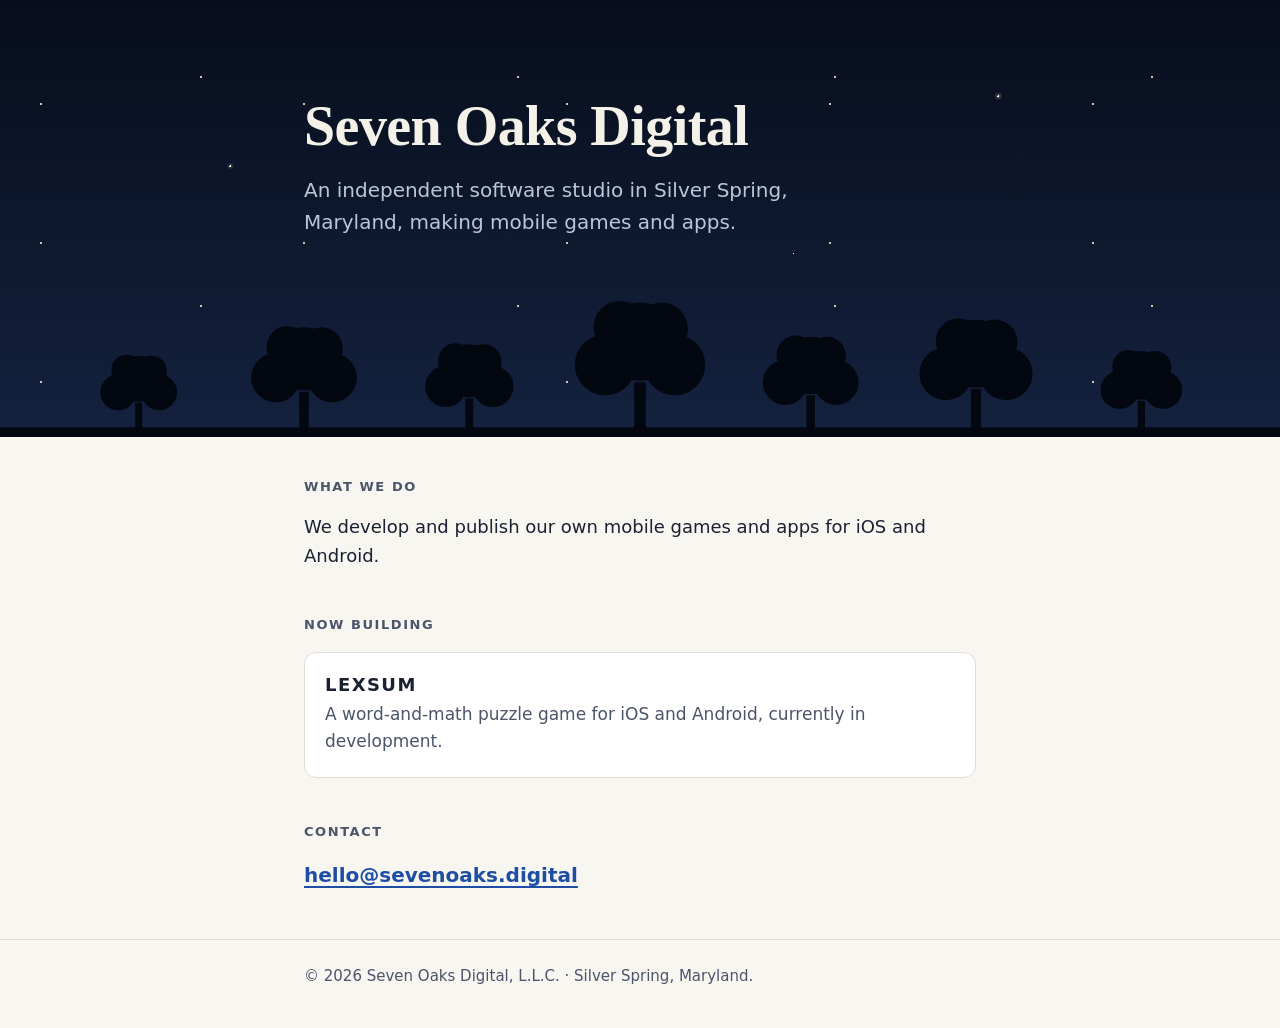
==== index.html @ a23cbcff "Add sevenoaks.digital company page Single static page for GitHub Pages: legal name, location, what t" ====
<!doctype html>
<html lang="en">
<head>
  <meta charset="utf-8">
  <meta name="viewport" content="width=device-width, initial-scale=1">
  <title>Seven Oaks Digital</title>
  <meta name="description" content="Seven Oaks Digital is an independent software studio in Silver Spring, Maryland, developing and publishing mobile games and apps for iOS and Android.">
  <meta name="color-scheme" content="light dark">
  <meta name="theme-color" content="#0b1426">
  <link rel="icon" href="favicon.svg" type="image/svg+xml">
  <link rel="canonical" href="https://sevenoaks.digital/">
  <style>
    :root {
      --sky-top: #070d1c;
      --sky-bottom: #14223f;
      --sky-text: #f4f1e8;
      --sky-muted: #bcc6da;
      --star: #f4e7c3;
      --silhouette: #03070f;

      --bg: #f8f6f1;
      --surface: #ffffff;
      --border: #e2ddd2;
      --text: #1a2130;
      --muted: #4b5468;
      --link: #1d4ea3;
    }

    @media (prefers-color-scheme: dark) {
      :root {
        --bg: #0e1628;
        --surface: #142038;
        --border: #24324f;
        --text: #e8ebf2;
        --muted: #a9b3c6;
        --link: #9fc2ff;
      }
    }

    *, *::before, *::after { box-sizing: border-box; }

    html { -webkit-text-size-adjust: 100%; }

    body {
      margin: 0;
      background: var(--bg);
      color: var(--text);
      font-family: ui-sans-serif, system-ui, -apple-system, "Segoe UI", Roboto, "Helvetica Neue", Arial, sans-serif;
      font-size: 1.0625rem;
      line-height: 1.6;
    }

    .wrap {
      max-width: 44rem;
      margin: 0 auto;
      padding: 0 16px;
    }

    /* ---------- Night-sky header ---------- */
    .sky {
      position: relative;
      color: var(--sky-text);
      background: linear-gradient(180deg, var(--sky-top) 0%, var(--sky-bottom) 100%);
      overflow: hidden;
    }

    .sky::before {
      content: "";
      position: absolute;
      inset: 0;
      pointer-events: none;
      opacity: 0.85;
      background-image:
        radial-gradient(1px 1px at 12px 18px, var(--star) 50%, transparent 51%),
        radial-gradient(1px 1px at 83px 61px, var(--star) 50%, transparent 51%),
        radial-gradient(1.5px 1.5px at 41px 104px, var(--star) 50%, transparent 51%),
        radial-gradient(1px 1px at 137px 33px, var(--star) 50%, transparent 51%),
        radial-gradient(1px 1px at 168px 121px, var(--star) 50%, transparent 51%),
        radial-gradient(1.5px 1.5px at 201px 77px, var(--star) 50%, transparent 51%);
      background-size: 223px 151px, 197px 173px, 263px 139px, 241px 211px, 281px 163px, 317px 229px;
    }

    .sky::after {
      /* a few brighter stars with a soft glow */
      content: "";
      position: absolute;
      inset: 0;
      pointer-events: none;
      background-image:
        radial-gradient(2px 2px at 78% 22%, #fff8e1 50%, transparent 51%),
        radial-gradient(6px 6px at 78% 22%, rgba(255, 240, 200, 0.35), transparent 70%),
        radial-gradient(2px 2px at 18% 38%, #fff8e1 50%, transparent 51%),
        radial-gradient(5px 5px at 18% 38%, rgba(255, 240, 200, 0.3), transparent 70%),
        radial-gradient(1.5px 1.5px at 62% 58%, #fff8e1 50%, transparent 51%);
    }

    .sky-inner {
      position: relative;
      z-index: 1;
      padding-top: clamp(3rem, 10vw, 6rem);
      padding-bottom: clamp(1.5rem, 4vw, 2.5rem);
    }

    .wordmark {
      margin: 0;
      font-family: ui-serif, "Iowan Old Style", "Palatino Linotype", Palatino, Georgia, serif;
      font-weight: 600;
      font-size: clamp(2.25rem, 8vw, 3.5rem);
      line-height: 1.1;
      letter-spacing: -0.01em;
    }

    .tagline {
      margin: 1rem 0 0;
      max-width: 34rem;
      font-size: clamp(1.0625rem, 2.6vw, 1.25rem);
      color: var(--sky-muted);
    }

    .treeline {
      position: relative;
      z-index: 1;
      display: block;
      width: 100%;
      height: auto;
      color: var(--silhouette);
      margin-bottom: -1px;
    }

    /* ---------- Main content ---------- */
    main.wrap { padding-top: 2.5rem; padding-bottom: 3rem; }

    section + section { margin-top: 2.75rem; }

    h2 {
      margin: 0 0 1rem;
      font-size: 0.8125rem;
      font-weight: 600;
      letter-spacing: 0.12em;
      text-transform: uppercase;
      color: var(--muted);
    }

    h3 {
      margin: 0 0 0.25rem;
      font-size: 1.125rem;
      line-height: 1.35;
    }

    p { margin: 0; }

    .lead { font-size: 1.125rem; }

    .card {
      background: var(--surface);
      border: 1px solid var(--border);
      border-radius: 12px;
      padding: 1.25rem 1.25rem 1.375rem;
    }

    .card p { color: var(--muted); }

    .product-name { letter-spacing: 0.08em; }

    a {
      color: var(--link);
      text-underline-offset: 0.18em;
    }

    a:hover { text-decoration-thickness: 2px; }

    a:focus-visible {
      outline: 2px solid var(--link);
      outline-offset: 3px;
      border-radius: 3px;
    }

    .contact-email {
      font-size: 1.25rem;
      font-weight: 600;
      word-break: break-word;
    }

    footer {
      border-top: 1px solid var(--border);
      padding: 1.5rem 0 2.5rem;
      color: var(--muted);
      font-size: 0.9375rem;
    }
  </style>
</head>
<body>
  <header class="sky">
    <div class="wrap sky-inner">
      <h1 class="wordmark">Seven Oaks Digital</h1>
      <p class="tagline">An independent software studio in Silver Spring, Maryland, making mobile games and apps.</p>
    </div>
    <svg class="treeline" viewBox="0 0 1200 150" preserveAspectRatio="xMidYMax meet" aria-hidden="true" focusable="false">
      <defs>
        <g id="oak">
          <rect x="-4" y="-34" width="8" height="34" />
          <circle cx="0" cy="-62" r="27" />
          <circle cx="-24" cy="-46" r="21" />
          <circle cx="24" cy="-46" r="21" />
          <circle cx="-14" cy="-72" r="18" />
          <circle cx="15" cy="-71" r="18" />
        </g>
      </defs>
      <g fill="currentColor">
        <use href="#oak" transform="translate(130 144) scale(0.8)" />
        <use href="#oak" transform="translate(285 144) scale(1.1)" />
        <use href="#oak" transform="translate(440 144) scale(0.92)" />
        <use href="#oak" transform="translate(600 144) scale(1.36)" />
        <use href="#oak" transform="translate(760 144) scale(1)" />
        <use href="#oak" transform="translate(915 144) scale(1.18)" />
        <use href="#oak" transform="translate(1070 144) scale(0.85)" />
        <rect x="0" y="140" width="1200" height="10" />
      </g>
    </svg>
  </header>

  <main class="wrap">
    <section aria-labelledby="what-we-do">
      <h2 id="what-we-do">What we do</h2>
      <p class="lead">We develop and publish our own mobile games and apps for iOS and Android.</p>
    </section>

    <section aria-labelledby="now-building">
      <h2 id="now-building">Now building</h2>
      <article class="card">
        <h3 class="product-name">LEXSUM</h3>
        <p>A word-and-math puzzle game for iOS and Android, currently in development.</p>
      </article>
    </section>

    <section aria-labelledby="contact">
      <h2 id="contact">Contact</h2>
      <p><a class="contact-email" href="mailto:hello@sevenoaks.digital">hello@sevenoaks.digital</a></p>
    </section>
  </main>

  <footer>
    <div class="wrap">
      <p>© 2026 Seven Oaks Digital, L.L.C. · Silver Spring, Maryland.</p>
    </div>
  </footer>
</body>
</html>
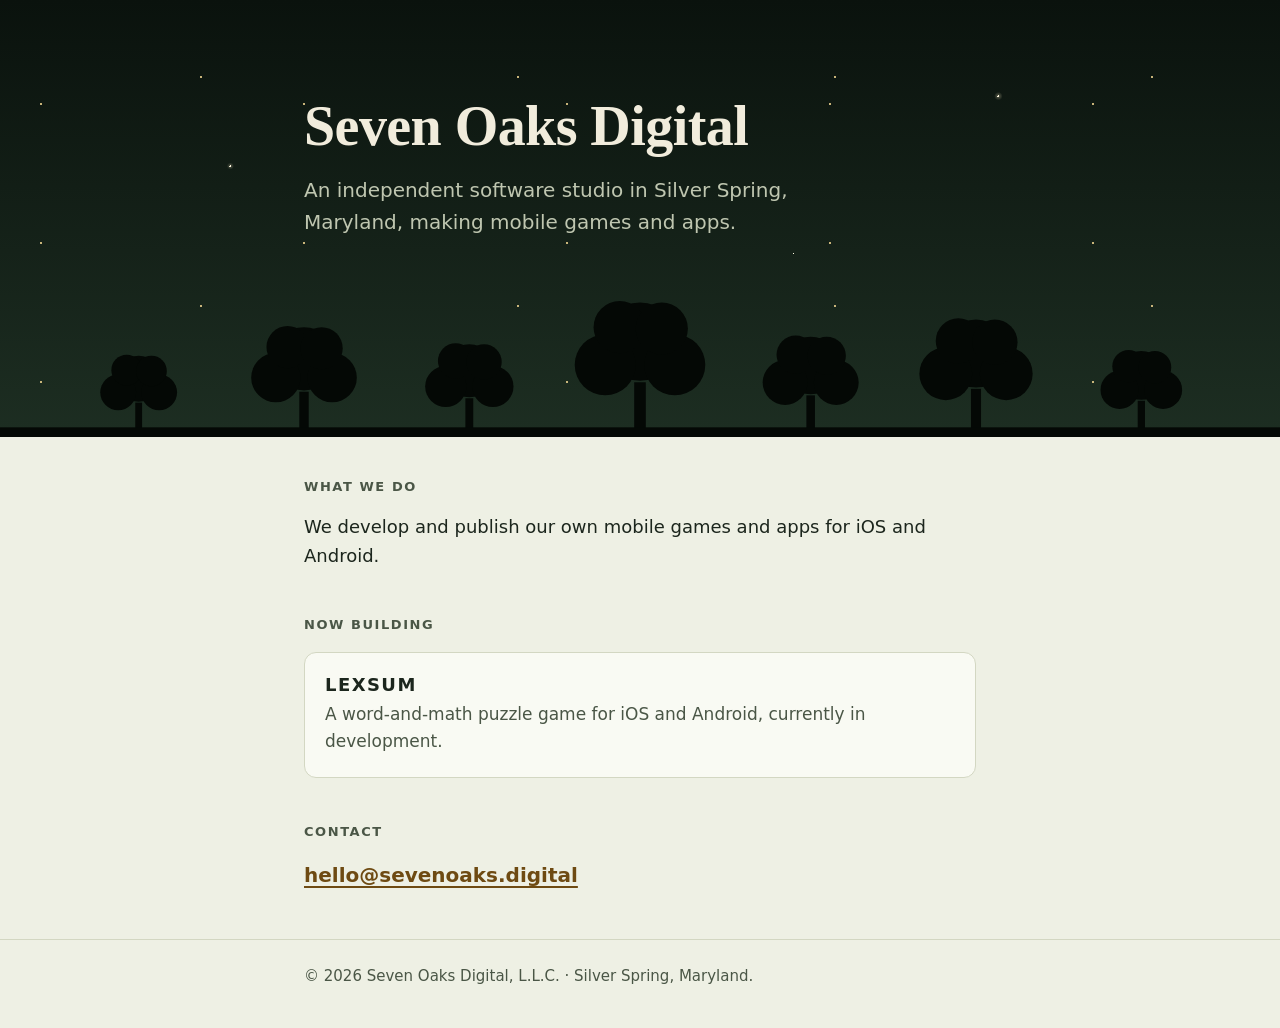
==== commit a7254c01: "Switch to oak palette, oak favicon, and drop consulting Forest-night header, moss and lichen backgro" ====
--- a/index.html
+++ b/index.html
@@ -6,34 +6,35 @@
   <title>Seven Oaks Digital</title>
   <meta name="description" content="Seven Oaks Digital is an independent software studio in Silver Spring, Maryland, developing and publishing mobile games and apps for iOS and Android.">
   <meta name="color-scheme" content="light dark">
-  <meta name="theme-color" content="#0b1426">
+  <meta name="theme-color" content="#0a120d">
   <link rel="icon" href="favicon.svg" type="image/svg+xml">
   <link rel="canonical" href="https://sevenoaks.digital/">
   <style>
     :root {
-      --sky-top: #070d1c;
-      --sky-bottom: #14223f;
-      --sky-text: #f4f1e8;
-      --sky-muted: #bcc6da;
-      --star: #f4e7c3;
-      --silhouette: #03070f;
-
-      --bg: #f8f6f1;
-      --surface: #ffffff;
-      --border: #e2ddd2;
-      --text: #1a2130;
-      --muted: #4b5468;
-      --link: #1d4ea3;
+      /* Oak palette: forest night, bark, moss and acorn gold */
+      --sky-top: #0a120d;
+      --sky-bottom: #1d2e22;
+      --sky-text: #f1ecdc;
+      --sky-muted: #bfc6b0;
+      --star: #e9cf8c;
+      --silhouette: #040805;
+
+      --bg: #eef0e4;
+      --surface: #f9faf3;
+      --border: #d3d7c2;
+      --text: #1c261d;
+      --muted: #4a5646;
+      --link: #6e4a12;
     }
 
     @media (prefers-color-scheme: dark) {
       :root {
-        --bg: #0e1628;
-        --surface: #142038;
-        --border: #24324f;
-        --text: #e8ebf2;
-        --muted: #a9b3c6;
-        --link: #9fc2ff;
+        --bg: #111a14;
+        --surface: #19261d;
+        --border: #2c3e30;
+        --text: #ebe9dd;
+        --muted: #b0b8a3;
+        --link: #e3c47c;
       }
     }
 
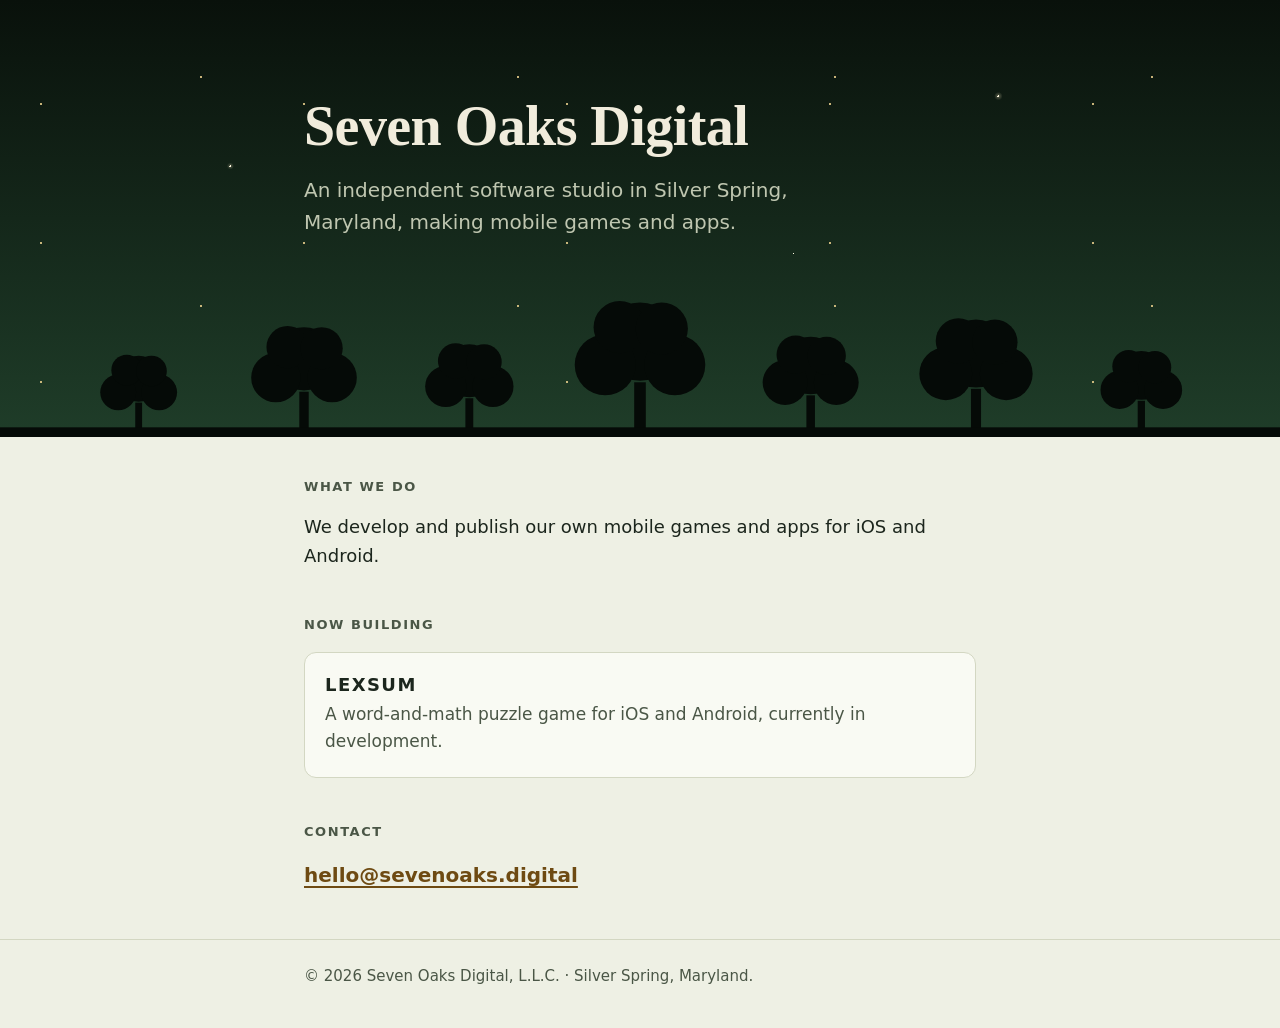
==== commit 93853a7c: "Match page greens to the favicon tile Header sky now fades to the favicon's #1f3d29, and dark-mode b" ====
--- a/index.html
+++ b/index.html
@@ -6,18 +6,18 @@
   <title>Seven Oaks Digital</title>
   <meta name="description" content="Seven Oaks Digital is an independent software studio in Silver Spring, Maryland, developing and publishing mobile games and apps for iOS and Android.">
   <meta name="color-scheme" content="light dark">
-  <meta name="theme-color" content="#0a120d">
+  <meta name="theme-color" content="#09110b">
   <link rel="icon" href="favicon.svg" type="image/svg+xml">
   <link rel="canonical" href="https://sevenoaks.digital/">
   <style>
     :root {
       /* Oak palette: forest night, bark, moss and acorn gold */
-      --sky-top: #0a120d;
-      --sky-bottom: #1d2e22;
+      --sky-top: #09110b;
+      --sky-bottom: #1f3d29;
       --sky-text: #f1ecdc;
       --sky-muted: #bfc6b0;
       --star: #e9cf8c;
-      --silhouette: #040805;
+      --silhouette: #050a07;
 
       --bg: #eef0e4;
       --surface: #f9faf3;
@@ -29,9 +29,9 @@
 
     @media (prefers-color-scheme: dark) {
       :root {
-        --bg: #111a14;
-        --surface: #19261d;
-        --border: #2c3e30;
+        --bg: #0f1f14;
+        --surface: #162c1e;
+        --border: #244730;
         --text: #ebe9dd;
         --muted: #b0b8a3;
         --link: #e3c47c;
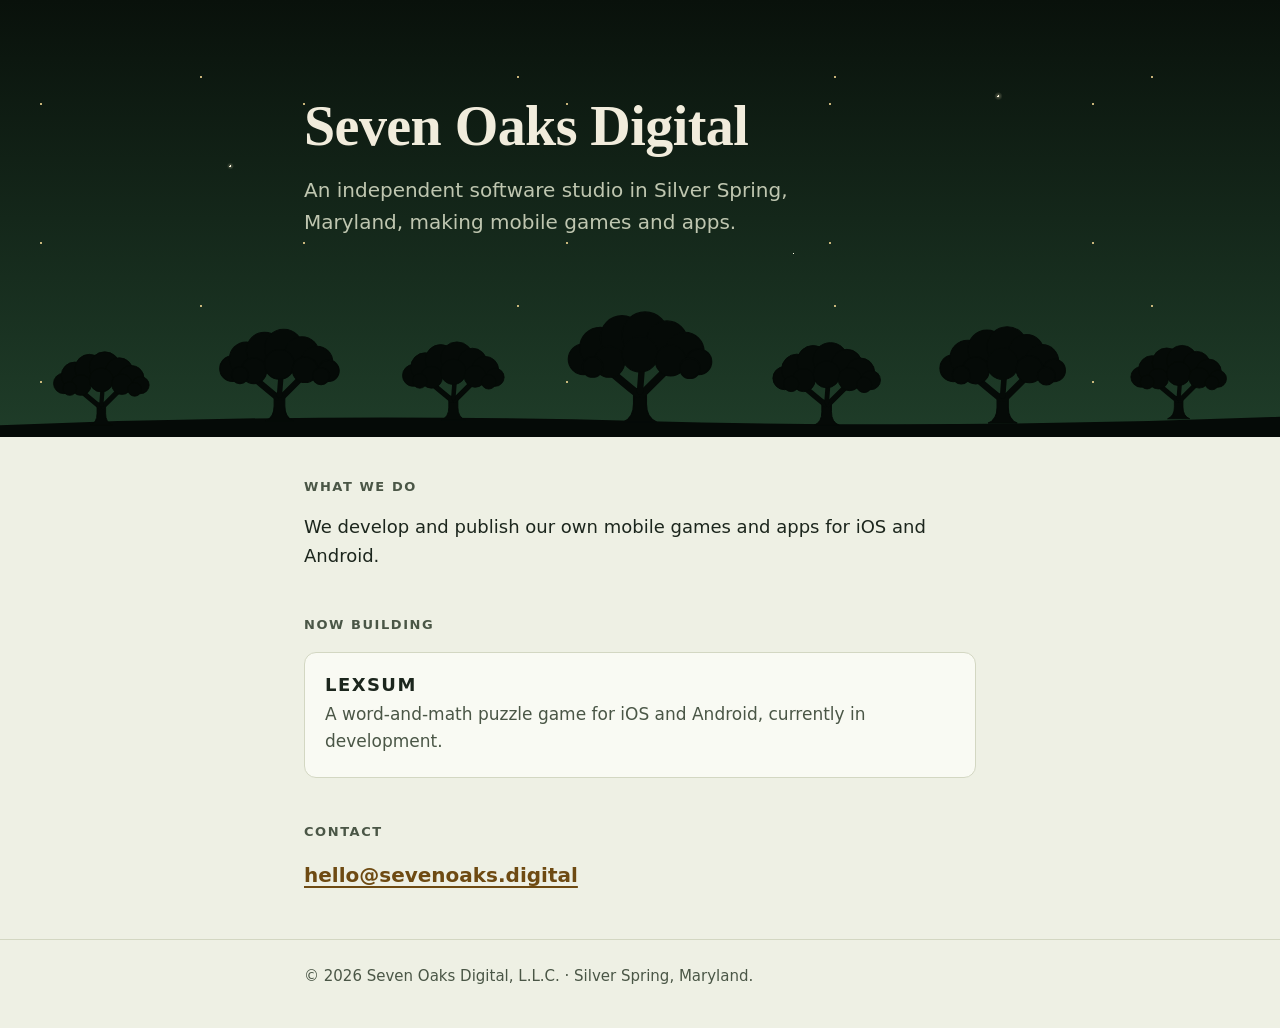
==== commit 45f3c212: "Redraw header trees and favicon as spreading oaks Replace the round-canopy trees with wide, lobed oa" ====
--- a/index.html
+++ b/index.html
@@ -198,24 +198,37 @@
     </div>
     <svg class="treeline" viewBox="0 0 1200 150" preserveAspectRatio="xMidYMax meet" aria-hidden="true" focusable="false">
       <defs>
+        <!-- Spreading oak: flared trunk, three branches, wide lobed canopy. Base at (0,0). -->
         <g id="oak">
-          <rect x="-4" y="-34" width="8" height="34" />
-          <circle cx="0" cy="-62" r="27" />
-          <circle cx="-24" cy="-46" r="21" />
-          <circle cx="24" cy="-46" r="21" />
-          <circle cx="-14" cy="-72" r="18" />
-          <circle cx="15" cy="-71" r="18" />
+          <path d="M-13 0 Q-5 -3 -5 -14 L-5 -26 L5 -26 L5 -14 Q5 -3 13 0 Z" />
+          <g fill="none" stroke-linecap="round" stroke-width="6">
+            <path d="M-2 -22 Q-12 -30 -26 -42" />
+            <path d="M2 -22 Q12 -32 24 -44" />
+            <path d="M0 -24 L2 -50" stroke-width="5" />
+          </g>
+          <circle cx="-44" cy="-49" r="12" />
+          <circle cx="-31" cy="-58" r="16" />
+          <circle cx="-14" cy="-66" r="17" />
+          <circle cx="4" cy="-68" r="18" />
+          <circle cx="21" cy="-63" r="16" />
+          <circle cx="35" cy="-55" r="15" />
+          <circle cx="46" cy="-47" r="10" />
+          <circle cx="-24" cy="-47" r="12" />
+          <circle cx="0" cy="-53" r="14" />
+          <circle cx="24" cy="-48" r="12" />
+          <circle cx="-37" cy="-43" r="8" />
+          <circle cx="39" cy="-42" r="8" />
         </g>
       </defs>
-      <g fill="currentColor">
-        <use href="#oak" transform="translate(130 144) scale(0.8)" />
-        <use href="#oak" transform="translate(285 144) scale(1.1)" />
-        <use href="#oak" transform="translate(440 144) scale(0.92)" />
-        <use href="#oak" transform="translate(600 144) scale(1.36)" />
-        <use href="#oak" transform="translate(760 144) scale(1)" />
-        <use href="#oak" transform="translate(915 144) scale(1.18)" />
-        <use href="#oak" transform="translate(1070 144) scale(0.85)" />
-        <rect x="0" y="140" width="1200" height="10" />
+      <g fill="currentColor" stroke="currentColor">
+        <path d="M0 150 L0 138 Q300 126 600 134 Q900 142 1200 130 L1200 150 Z" stroke="none" />
+        <use href="#oak" transform="translate(95 138) scale(0.8)" />
+        <use href="#oak" transform="translate(262 134) scale(1)" />
+        <use href="#oak" transform="translate(425 133) scale(0.85)" />
+        <use href="#oak" transform="translate(600 135) scale(1.2)" />
+        <use href="#oak" transform="translate(775 138) scale(0.9)" />
+        <use href="#oak" transform="translate(940 136) scale(1.05)" />
+        <use href="#oak" transform="translate(1105 132) scale(0.8)" />
       </g>
     </svg>
   </header>
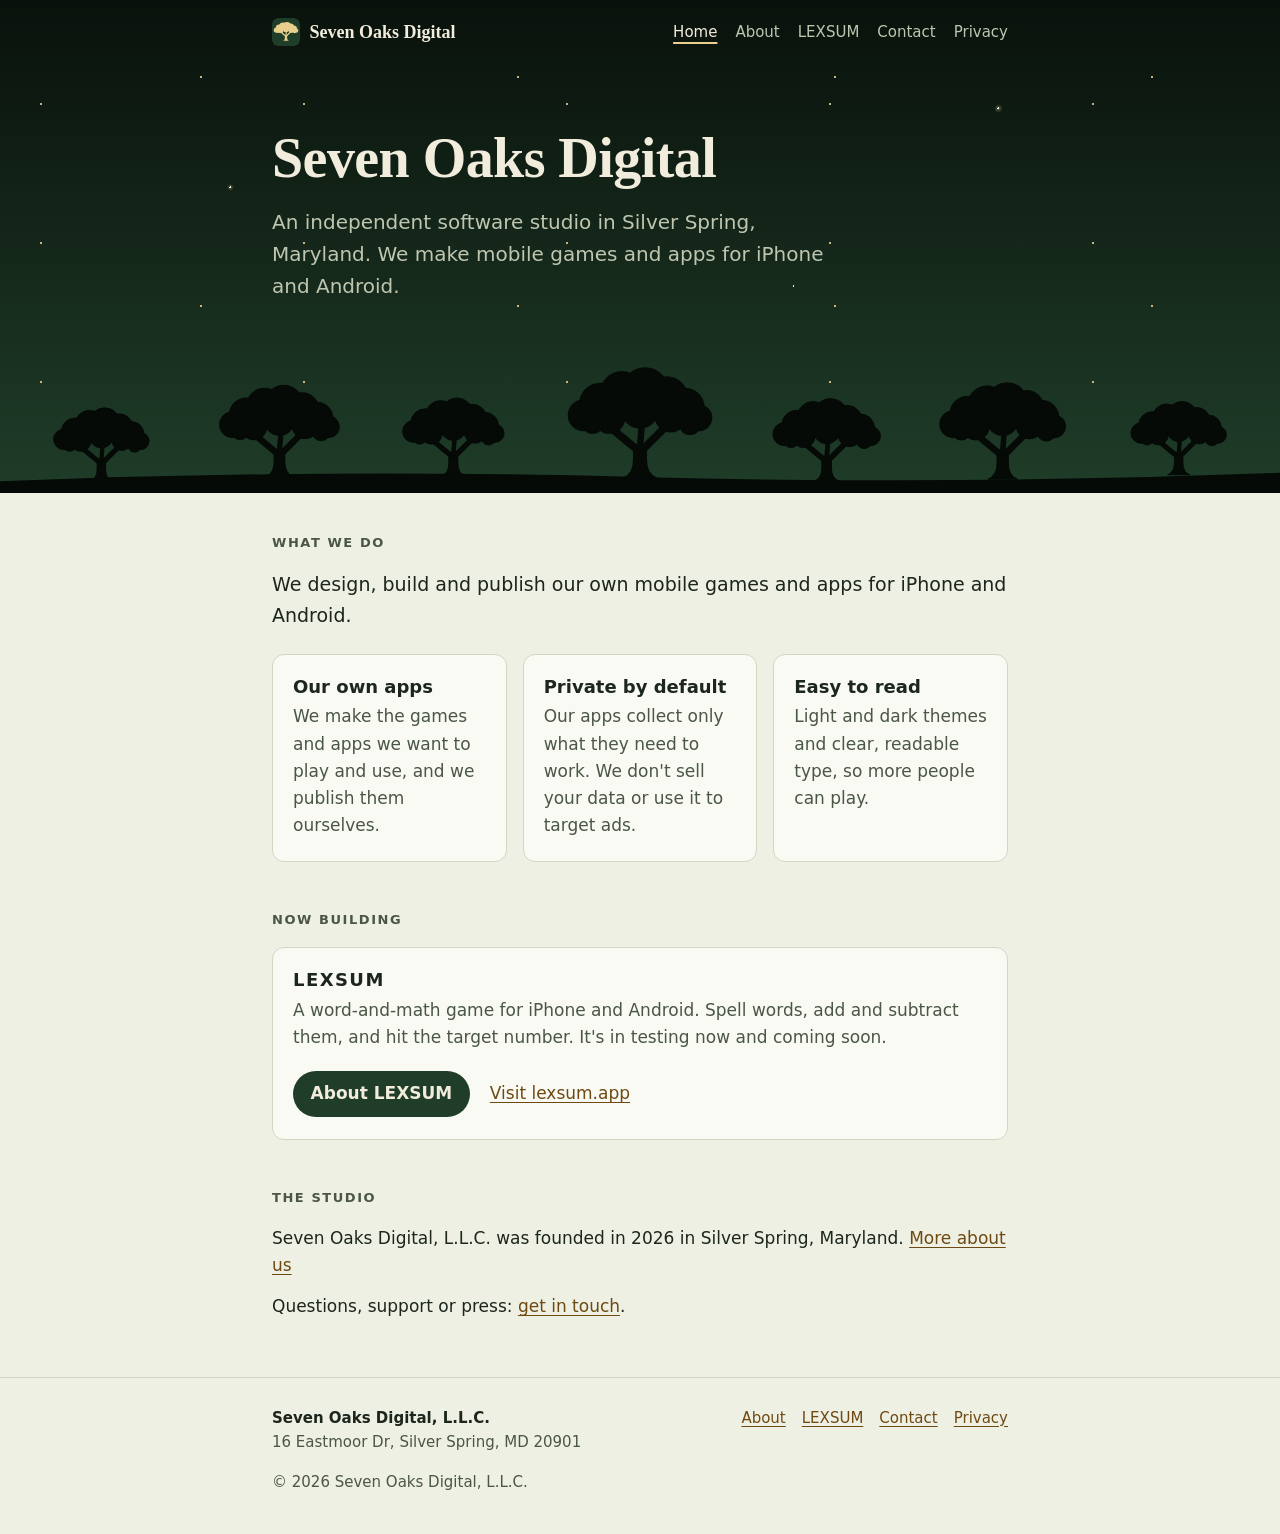
==== commit 40029e33: "Expand the site to five pages for Apple's review Apple turned down the developer enrollment because " ====
--- a/index.html
+++ b/index.html
@@ -4,258 +4,87 @@
   <meta charset="utf-8">
   <meta name="viewport" content="width=device-width, initial-scale=1">
   <title>Seven Oaks Digital</title>
-  <meta name="description" content="Seven Oaks Digital is an independent software studio in Silver Spring, Maryland, developing and publishing mobile games and apps for iOS and Android.">
+  <meta name="description" content="Seven Oaks Digital is an independent software studio in Silver Spring, Maryland. We make mobile games and apps for iPhone and Android, starting with LEXSUM.">
   <meta name="color-scheme" content="light dark">
   <meta name="theme-color" content="#09110b">
-  <link rel="icon" href="favicon.svg" type="image/svg+xml">
+  <link rel="icon" href="/favicon.svg" type="image/svg+xml">
   <link rel="canonical" href="https://sevenoaks.digital/">
-  <style>
-    :root {
-      /* Oak palette: forest night, bark, moss and acorn gold */
-      --sky-top: #09110b;
-      --sky-bottom: #1f3d29;
-      --sky-text: #f1ecdc;
-      --sky-muted: #bfc6b0;
-      --star: #e9cf8c;
-      --silhouette: #050a07;
-
-      --bg: #eef0e4;
-      --surface: #f9faf3;
-      --border: #d3d7c2;
-      --text: #1c261d;
-      --muted: #4a5646;
-      --link: #6e4a12;
-    }
-
-    @media (prefers-color-scheme: dark) {
-      :root {
-        --bg: #0f1f14;
-        --surface: #162c1e;
-        --border: #244730;
-        --text: #ebe9dd;
-        --muted: #b0b8a3;
-        --link: #e3c47c;
-      }
-    }
-
-    *, *::before, *::after { box-sizing: border-box; }
-
-    html { -webkit-text-size-adjust: 100%; }
-
-    body {
-      margin: 0;
-      background: var(--bg);
-      color: var(--text);
-      font-family: ui-sans-serif, system-ui, -apple-system, "Segoe UI", Roboto, "Helvetica Neue", Arial, sans-serif;
-      font-size: 1.0625rem;
-      line-height: 1.6;
-    }
-
-    .wrap {
-      max-width: 44rem;
-      margin: 0 auto;
-      padding: 0 16px;
-    }
-
-    /* ---------- Night-sky header ---------- */
-    .sky {
-      position: relative;
-      color: var(--sky-text);
-      background: linear-gradient(180deg, var(--sky-top) 0%, var(--sky-bottom) 100%);
-      overflow: hidden;
-    }
-
-    .sky::before {
-      content: "";
-      position: absolute;
-      inset: 0;
-      pointer-events: none;
-      opacity: 0.85;
-      background-image:
-        radial-gradient(1px 1px at 12px 18px, var(--star) 50%, transparent 51%),
-        radial-gradient(1px 1px at 83px 61px, var(--star) 50%, transparent 51%),
-        radial-gradient(1.5px 1.5px at 41px 104px, var(--star) 50%, transparent 51%),
-        radial-gradient(1px 1px at 137px 33px, var(--star) 50%, transparent 51%),
-        radial-gradient(1px 1px at 168px 121px, var(--star) 50%, transparent 51%),
-        radial-gradient(1.5px 1.5px at 201px 77px, var(--star) 50%, transparent 51%);
-      background-size: 223px 151px, 197px 173px, 263px 139px, 241px 211px, 281px 163px, 317px 229px;
-    }
-
-    .sky::after {
-      /* a few brighter stars with a soft glow */
-      content: "";
-      position: absolute;
-      inset: 0;
-      pointer-events: none;
-      background-image:
-        radial-gradient(2px 2px at 78% 22%, #fff8e1 50%, transparent 51%),
-        radial-gradient(6px 6px at 78% 22%, rgba(255, 240, 200, 0.35), transparent 70%),
-        radial-gradient(2px 2px at 18% 38%, #fff8e1 50%, transparent 51%),
-        radial-gradient(5px 5px at 18% 38%, rgba(255, 240, 200, 0.3), transparent 70%),
-        radial-gradient(1.5px 1.5px at 62% 58%, #fff8e1 50%, transparent 51%);
-    }
-
-    .sky-inner {
-      position: relative;
-      z-index: 1;
-      padding-top: clamp(3rem, 10vw, 6rem);
-      padding-bottom: clamp(1.5rem, 4vw, 2.5rem);
-    }
-
-    .wordmark {
-      margin: 0;
-      font-family: ui-serif, "Iowan Old Style", "Palatino Linotype", Palatino, Georgia, serif;
-      font-weight: 600;
-      font-size: clamp(2.25rem, 8vw, 3.5rem);
-      line-height: 1.1;
-      letter-spacing: -0.01em;
-    }
-
-    .tagline {
-      margin: 1rem 0 0;
-      max-width: 34rem;
-      font-size: clamp(1.0625rem, 2.6vw, 1.25rem);
-      color: var(--sky-muted);
-    }
-
-    .treeline {
-      position: relative;
-      z-index: 1;
-      display: block;
-      width: 100%;
-      height: auto;
-      color: var(--silhouette);
-      margin-bottom: -1px;
-    }
-
-    /* ---------- Main content ---------- */
-    main.wrap { padding-top: 2.5rem; padding-bottom: 3rem; }
-
-    section + section { margin-top: 2.75rem; }
-
-    h2 {
-      margin: 0 0 1rem;
-      font-size: 0.8125rem;
-      font-weight: 600;
-      letter-spacing: 0.12em;
-      text-transform: uppercase;
-      color: var(--muted);
-    }
-
-    h3 {
-      margin: 0 0 0.25rem;
-      font-size: 1.125rem;
-      line-height: 1.35;
-    }
-
-    p { margin: 0; }
-
-    .lead { font-size: 1.125rem; }
-
-    .card {
-      background: var(--surface);
-      border: 1px solid var(--border);
-      border-radius: 12px;
-      padding: 1.25rem 1.25rem 1.375rem;
-    }
-
-    .card p { color: var(--muted); }
-
-    .product-name { letter-spacing: 0.08em; }
-
-    a {
-      color: var(--link);
-      text-underline-offset: 0.18em;
-    }
-
-    a:hover { text-decoration-thickness: 2px; }
-
-    a:focus-visible {
-      outline: 2px solid var(--link);
-      outline-offset: 3px;
-      border-radius: 3px;
-    }
-
-    .contact-email {
-      font-size: 1.25rem;
-      font-weight: 600;
-      word-break: break-word;
-    }
-
-    footer {
-      border-top: 1px solid var(--border);
-      padding: 1.5rem 0 2.5rem;
-      color: var(--muted);
-      font-size: 0.9375rem;
-    }
-  </style>
+  <link rel="stylesheet" href="/site.css">
 </head>
 <body>
+  <a class="skip" href="#main">Skip to content</a>
+
   <header class="sky">
+    <div class="wrap topbar">
+      <a class="brand" href="/"><img src="/favicon.svg" width="28" height="28" alt="">Seven Oaks Digital</a>
+      <nav class="site-nav" aria-label="Main">
+        <a href="/" aria-current="page">Home</a>
+        <a href="/about/">About</a>
+        <a href="/lexsum/">LEXSUM</a>
+        <a href="/contact/">Contact</a>
+        <a href="/privacy/">Privacy</a>
+      </nav>
+    </div>
     <div class="wrap sky-inner">
       <h1 class="wordmark">Seven Oaks Digital</h1>
-      <p class="tagline">An independent software studio in Silver Spring, Maryland, making mobile games and apps.</p>
+      <p class="tagline">An independent software studio in Silver Spring, Maryland. We make mobile games and apps for iPhone and Android.</p>
     </div>
-    <svg class="treeline" viewBox="0 0 1200 150" preserveAspectRatio="xMidYMax meet" aria-hidden="true" focusable="false">
-      <defs>
-        <!-- Spreading oak: flared trunk, three branches, wide lobed canopy. Base at (0,0). -->
-        <g id="oak">
-          <path d="M-13 0 Q-5 -3 -5 -14 L-5 -26 L5 -26 L5 -14 Q5 -3 13 0 Z" />
-          <g fill="none" stroke-linecap="round" stroke-width="6">
-            <path d="M-2 -22 Q-12 -30 -26 -42" />
-            <path d="M2 -22 Q12 -32 24 -44" />
-            <path d="M0 -24 L2 -50" stroke-width="5" />
-          </g>
-          <circle cx="-44" cy="-49" r="12" />
-          <circle cx="-31" cy="-58" r="16" />
-          <circle cx="-14" cy="-66" r="17" />
-          <circle cx="4" cy="-68" r="18" />
-          <circle cx="21" cy="-63" r="16" />
-          <circle cx="35" cy="-55" r="15" />
-          <circle cx="46" cy="-47" r="10" />
-          <circle cx="-24" cy="-47" r="12" />
-          <circle cx="0" cy="-53" r="14" />
-          <circle cx="24" cy="-48" r="12" />
-          <circle cx="-37" cy="-43" r="8" />
-          <circle cx="39" cy="-42" r="8" />
-        </g>
-      </defs>
-      <g fill="currentColor" stroke="currentColor">
-        <path d="M0 150 L0 138 Q300 126 600 134 Q900 142 1200 130 L1200 150 Z" stroke="none" />
-        <use href="#oak" transform="translate(95 138) scale(0.8)" />
-        <use href="#oak" transform="translate(262 134) scale(1)" />
-        <use href="#oak" transform="translate(425 133) scale(0.85)" />
-        <use href="#oak" transform="translate(600 135) scale(1.2)" />
-        <use href="#oak" transform="translate(775 138) scale(0.9)" />
-        <use href="#oak" transform="translate(940 136) scale(1.05)" />
-        <use href="#oak" transform="translate(1105 132) scale(0.8)" />
-      </g>
-    </svg>
+    <img class="treeline" src="/treeline.svg" width="1200" height="150" alt="">
   </header>
 
-  <main class="wrap">
+  <main id="main" class="wrap">
     <section aria-labelledby="what-we-do">
       <h2 id="what-we-do">What we do</h2>
-      <p class="lead">We develop and publish our own mobile games and apps for iOS and Android.</p>
+      <p class="lead">We design, build and publish our own mobile games and apps for iPhone and Android.</p>
+      <ul class="grid" style="margin-top:1.5rem">
+        <li class="card">
+          <h3>Our own apps</h3>
+          <p>We make the games and apps we want to play and use, and we publish them ourselves.</p>
+        </li>
+        <li class="card">
+          <h3>Private by default</h3>
+          <p>Our apps collect only what they need to work. We don't sell your data or use it to target ads.</p>
+        </li>
+        <li class="card">
+          <h3>Easy to read</h3>
+          <p>Light and dark themes and clear, readable type, so more people can play.</p>
+        </li>
+      </ul>
     </section>
 
     <section aria-labelledby="now-building">
       <h2 id="now-building">Now building</h2>
       <article class="card">
+        <!-- TODO(screenshot): the plan asks for one LEXSUM screenshot in this feature. -->
         <h3 class="product-name">LEXSUM</h3>
-        <p>A word-and-math puzzle game for iOS and Android, currently in development.</p>
+        <p>A word-and-math game for iPhone and Android. Spell words, add and subtract them, and hit the target number. It's in testing now and coming soon.</p>
+        <div class="actions">
+          <a class="button" href="/lexsum/">About LEXSUM</a>
+          <a href="https://lexsum.app/">Visit lexsum.app</a>
+        </div>
       </article>
     </section>
 
-    <section aria-labelledby="contact">
-      <h2 id="contact">Contact</h2>
-      <p><a class="contact-email" href="mailto:hello@sevenoaks.digital">hello@sevenoaks.digital</a></p>
+    <section aria-labelledby="studio">
+      <h2 id="studio">The studio</h2>
+      <p>Seven Oaks Digital, L.L.C. was founded in 2026 in Silver Spring, Maryland. <a href="/about/">More about us</a></p>
+      <p>Questions, support or press: <a href="/contact/">get in touch</a>.</p>
     </section>
   </main>
 
   <footer>
-    <div class="wrap">
-      <p>© 2026 Seven Oaks Digital, L.L.C. · Silver Spring, Maryland.</p>
+    <div class="wrap footer-inner">
+      <address class="footer-legal">
+        <strong>Seven Oaks Digital, L.L.C.</strong><br>
+        16 Eastmoor Dr, Silver Spring, MD 20901
+      </address>
+      <nav class="footer-nav" aria-label="Footer">
+        <a href="/about/">About</a>
+        <a href="/lexsum/">LEXSUM</a>
+        <a href="/contact/">Contact</a>
+        <a href="/privacy/">Privacy</a>
+      </nav>
+      <p class="copyright">© 2026 Seven Oaks Digital, L.L.C.</p>
     </div>
   </footer>
 </body>
--- a/site.css
+++ b/site.css
@@ -0,0 +1,366 @@
+/* Seven Oaks Digital: shared styles for every page. No build step. */
+
+:root {
+  /* Oak palette: forest night, bark, moss and acorn gold */
+  --sky-top: #09110b;
+  --sky-bottom: #1f3d29;
+  --sky-text: #f1ecdc;
+  --sky-muted: #bfc6b0;
+  --star: #e9cf8c;
+
+  --bg: #eef0e4;
+  --surface: #f9faf3;
+  --border: #d3d7c2;
+  --text: #1c261d;
+  --muted: #4a5646;
+  --link: #6e4a12;
+  --button-bg: #1f3d29;
+  --button-text: #f1ecdc;
+
+}
+
+@media (prefers-color-scheme: dark) {
+  :root {
+    --bg: #0f1f14;
+    --surface: #162c1e;
+    --border: #244730;
+    --text: #ebe9dd;
+    --muted: #b0b8a3;
+    --link: #e3c47c;
+    --button-bg: #e3c47c;
+    --button-text: #0f1f14;
+  }
+}
+
+*, *::before, *::after { box-sizing: border-box; }
+
+html { -webkit-text-size-adjust: 100%; }
+
+body {
+  margin: 0;
+  background: var(--bg);
+  color: var(--text);
+  font-family: ui-sans-serif, system-ui, -apple-system, "Segoe UI", Roboto, "Helvetica Neue", Arial, sans-serif;
+  font-size: 1.0625rem;
+  line-height: 1.6;
+}
+
+.wrap {
+  max-width: 48rem;
+  margin: 0 auto;
+  padding: 0 16px;
+}
+
+.skip {
+  position: absolute;
+  left: 16px;
+  top: -3rem;
+  z-index: 10;
+  padding: 0.5rem 0.75rem;
+  border-radius: 6px;
+  background: var(--sky-text);
+  color: var(--sky-top);
+  font-weight: 600;
+}
+.skip:focus { top: 0.75rem; }
+
+/* ---------- Night-sky header ---------- */
+.sky {
+  position: relative;
+  color: var(--sky-text);
+  background: linear-gradient(180deg, var(--sky-top) 0%, var(--sky-bottom) 100%);
+  overflow: hidden;
+}
+
+.sky::before {
+  content: "";
+  position: absolute;
+  inset: 0;
+  pointer-events: none;
+  opacity: 0.85;
+  background-image:
+    radial-gradient(1px 1px at 12px 18px, var(--star) 50%, transparent 51%),
+    radial-gradient(1px 1px at 83px 61px, var(--star) 50%, transparent 51%),
+    radial-gradient(1.5px 1.5px at 41px 104px, var(--star) 50%, transparent 51%),
+    radial-gradient(1px 1px at 137px 33px, var(--star) 50%, transparent 51%),
+    radial-gradient(1px 1px at 168px 121px, var(--star) 50%, transparent 51%),
+    radial-gradient(1.5px 1.5px at 201px 77px, var(--star) 50%, transparent 51%);
+  background-size: 223px 151px, 197px 173px, 263px 139px, 241px 211px, 281px 163px, 317px 229px;
+}
+
+.sky::after {
+  /* a few brighter stars with a soft glow */
+  content: "";
+  position: absolute;
+  inset: 0;
+  pointer-events: none;
+  background-image:
+    radial-gradient(2px 2px at 78% 22%, #fff8e1 50%, transparent 51%),
+    radial-gradient(6px 6px at 78% 22%, rgba(255, 240, 200, 0.35), transparent 70%),
+    radial-gradient(2px 2px at 18% 38%, #fff8e1 50%, transparent 51%),
+    radial-gradient(5px 5px at 18% 38%, rgba(255, 240, 200, 0.3), transparent 70%),
+    radial-gradient(1.5px 1.5px at 62% 58%, #fff8e1 50%, transparent 51%);
+}
+
+.topbar {
+  position: relative;
+  z-index: 2;
+  display: flex;
+  flex-wrap: wrap;
+  align-items: center;
+  justify-content: space-between;
+  gap: 0.5rem 1.5rem;
+  padding-top: 1rem;
+  padding-bottom: 0.5rem;
+}
+
+.brand {
+  display: inline-flex;
+  align-items: center;
+  gap: 0.6rem;
+  color: var(--sky-text);
+  text-decoration: none;
+  font-family: ui-serif, "Iowan Old Style", "Palatino Linotype", Palatino, Georgia, serif;
+  font-weight: 600;
+  font-size: 1.125rem;
+}
+.brand img { display: block; border-radius: 6px; }
+
+.site-nav {
+  display: flex;
+  flex-wrap: wrap;
+  gap: 0.25rem 1.125rem;
+}
+
+.site-nav a {
+  padding: 0.25rem 0;
+  color: var(--sky-muted);
+  text-decoration: none;
+  font-size: 0.9375rem;
+  font-weight: 500;
+}
+.site-nav a:hover { color: var(--sky-text); }
+.site-nav a[aria-current="page"] {
+  color: var(--sky-text);
+  text-decoration: underline;
+  text-decoration-color: var(--star);
+  text-decoration-thickness: 2px;
+  text-underline-offset: 0.35em;
+}
+
+.sky a:focus-visible {
+  outline: 2px solid var(--star);
+  outline-offset: 3px;
+  border-radius: 3px;
+}
+
+.sky-inner {
+  position: relative;
+  z-index: 1;
+  padding-top: clamp(2rem, 7vw, 4.5rem);
+  padding-bottom: clamp(1.25rem, 3vw, 2rem);
+}
+
+.wordmark,
+.page-title {
+  margin: 0;
+  font-family: ui-serif, "Iowan Old Style", "Palatino Linotype", Palatino, Georgia, serif;
+  font-weight: 600;
+  line-height: 1.1;
+  letter-spacing: -0.01em;
+}
+.wordmark { font-size: clamp(2.25rem, 8vw, 3.5rem); }
+.page-title { font-size: clamp(2rem, 6vw, 2.75rem); }
+
+.tagline {
+  margin: 1rem 0 0;
+  max-width: 36rem;
+  font-size: clamp(1.0625rem, 2.6vw, 1.25rem);
+  color: var(--sky-muted);
+}
+
+.treeline {
+  position: relative;
+  z-index: 1;
+  display: block;
+  width: 100%;
+  height: auto;
+  margin-bottom: -1px;
+}
+
+/* ---------- Main content ---------- */
+main.wrap { padding-top: 2.5rem; padding-bottom: 3.5rem; }
+
+section + section { margin-top: 3rem; }
+
+h2 {
+  margin: 0 0 1rem;
+  font-size: 0.8125rem;
+  font-weight: 600;
+  letter-spacing: 0.12em;
+  text-transform: uppercase;
+  color: var(--muted);
+}
+
+h3 {
+  margin: 0 0 0.25rem;
+  font-size: 1.125rem;
+  line-height: 1.35;
+}
+
+p { margin: 0; }
+p + p { margin-top: 0.875rem; }
+
+.lead { font-size: 1.1875rem; }
+
+.muted { color: var(--muted); }
+
+a {
+  color: var(--link);
+  text-underline-offset: 0.18em;
+}
+a:hover { text-decoration-thickness: 2px; }
+a:focus-visible {
+  outline: 2px solid var(--link);
+  outline-offset: 3px;
+  border-radius: 3px;
+}
+
+ul.plain { margin: 0; padding: 0; list-style: none; }
+
+.grid {
+  display: grid;
+  gap: 1rem;
+  grid-template-columns: repeat(auto-fit, minmax(13.5rem, 1fr));
+  margin: 0;
+  padding: 0;
+  list-style: none;
+}
+
+.card {
+  background: var(--surface);
+  border: 1px solid var(--border);
+  border-radius: 12px;
+  padding: 1.25rem 1.25rem 1.375rem;
+}
+.card p { color: var(--muted); }
+.card p + p { margin-top: 0.5rem; }
+
+.product-name { letter-spacing: 0.08em; }
+
+.actions {
+  display: flex;
+  flex-wrap: wrap;
+  gap: 0.75rem 1.25rem;
+  align-items: center;
+  margin-top: 1.25rem;
+}
+
+.button {
+  display: inline-block;
+  padding: 0.6rem 1.1rem;
+  border-radius: 999px;
+  background: var(--button-bg);
+  color: var(--button-text);
+  font-weight: 600;
+  text-decoration: none;
+}
+.button:hover { text-decoration: underline; }
+
+.status {
+  display: flex;
+  flex-wrap: wrap;
+  gap: 0.5rem;
+  margin: 1rem 0 0;
+  padding: 0;
+  list-style: none;
+}
+.status li {
+  padding: 0.25rem 0.75rem;
+  border: 1px solid var(--border);
+  border-radius: 999px;
+  background: var(--surface);
+  font-size: 0.9375rem;
+}
+.status b { font-weight: 600; }
+
+/* Company facts */
+.facts {
+  display: grid;
+  grid-template-columns: max-content 1fr;
+  gap: 0.5rem 1.5rem;
+  margin: 0;
+}
+.facts dt { color: var(--muted); }
+.facts dd { margin: 0; }
+@media (max-width: 30rem) {
+  .facts { grid-template-columns: 1fr; gap: 0; }
+  .facts dd + dt { margin-top: 0.75rem; }
+}
+
+address { font-style: normal; }
+
+/* Long-form text (privacy) */
+.prose h2 {
+  margin: 0 0 0.5rem;
+  font-size: 1.25rem;
+  letter-spacing: 0;
+  text-transform: none;
+  color: var(--text);
+}
+.prose section + section { margin-top: 2.25rem; }
+.prose ul { margin: 0.75rem 0 0; padding-left: 1.25rem; }
+.prose li + li { margin-top: 0.375rem; }
+
+/* Screenshot spots, until real screenshots are added */
+.shots {
+  display: grid;
+  gap: 1rem;
+  grid-template-columns: repeat(auto-fill, minmax(9.5rem, 1fr));
+  max-width: 34rem;
+  margin: 0;
+  padding: 0;
+  list-style: none;
+}
+.shot { margin: 0; }
+.shot img,
+.shot .shot-todo {
+  display: block;
+  width: 100%;
+  aspect-ratio: 9 / 19.5;
+  border-radius: 18px;
+  border: 1px solid var(--border);
+}
+.shot .shot-todo {
+  display: grid;
+  place-items: center;
+  padding: 1rem;
+  border: 2px dashed var(--border);
+  background: var(--surface);
+  color: var(--muted);
+  font-size: 0.875rem;
+  text-align: center;
+}
+.shot figcaption { margin-top: 0.5rem; color: var(--muted); font-size: 0.875rem; text-align: center; }
+
+/* ---------- Footer ---------- */
+footer {
+  border-top: 1px solid var(--border);
+  padding: 1.75rem 0 2.5rem;
+  color: var(--muted);
+  font-size: 0.9375rem;
+}
+.footer-inner {
+  display: flex;
+  flex-wrap: wrap;
+  justify-content: space-between;
+  gap: 1rem 2rem;
+}
+.footer-nav {
+  display: flex;
+  flex-wrap: wrap;
+  gap: 0.25rem 1rem;
+  align-content: flex-start;
+}
+.footer-legal strong { color: var(--text); font-weight: 600; }
+.copyright { width: 100%; }
